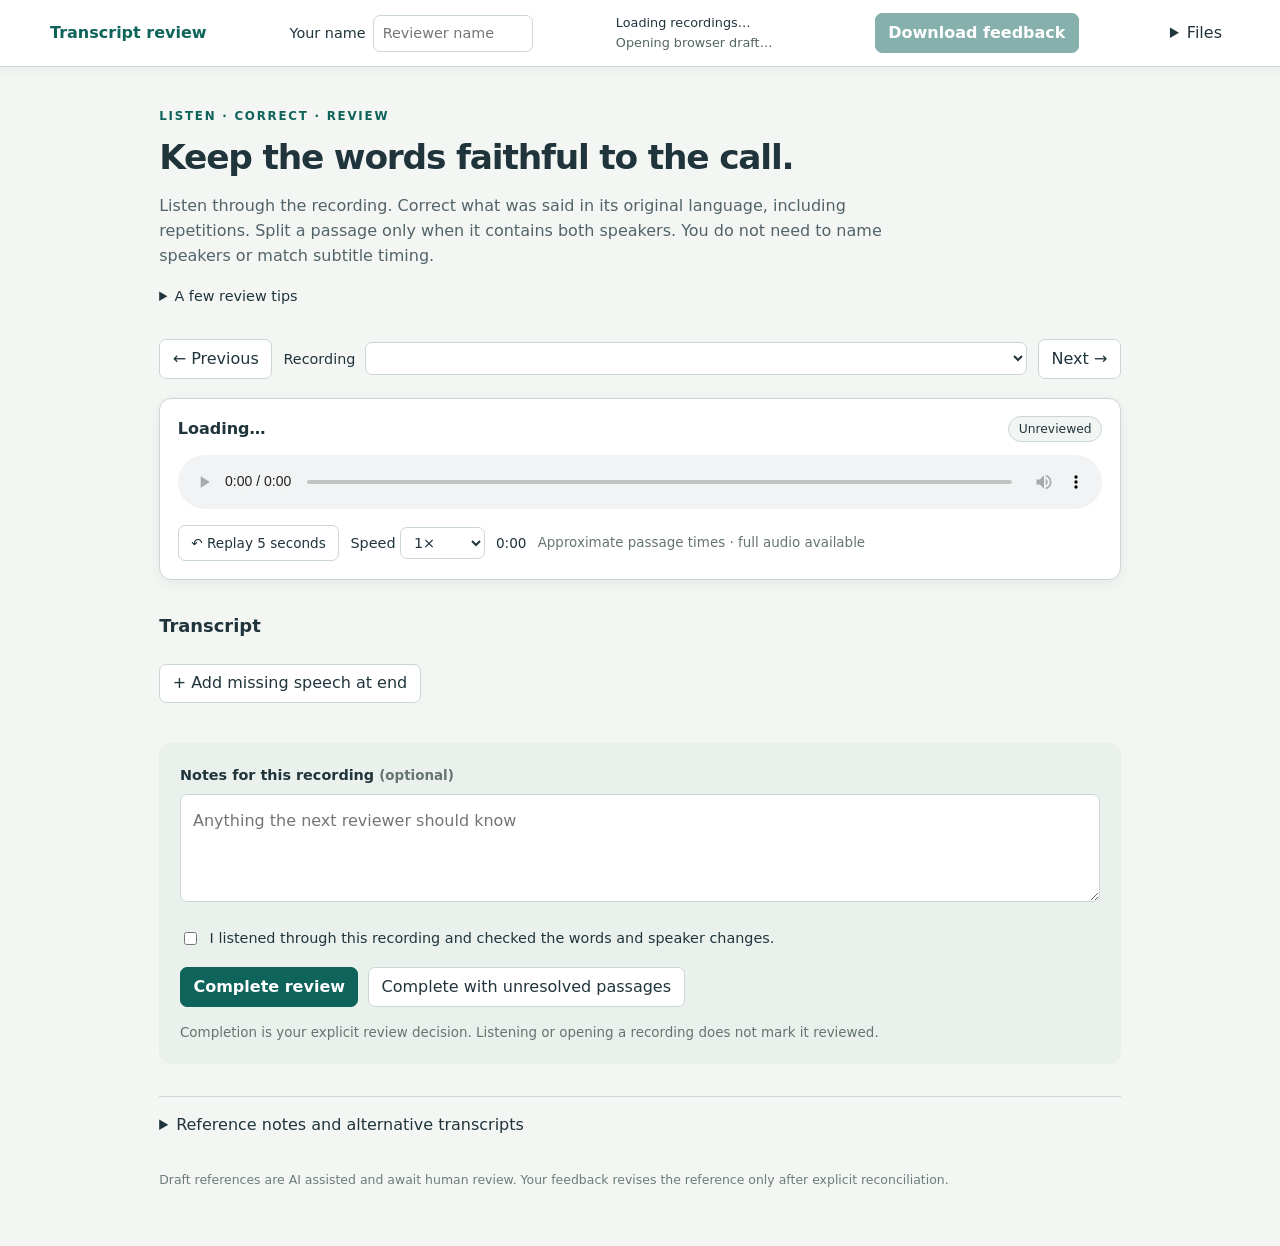
==== .agents/skills/review-transcriptions/assets/index.html @ 1fefeca7 "Add portable transcription reference review and evaluation Build a versioned, audio-grounded referen" ====
<!doctype html>
<html lang="en">
<head>
  <meta charset="utf-8">
  <meta name="viewport" content="width=device-width, initial-scale=1">
  <title>Transcript review</title>
  <link rel="stylesheet" href="review.css">
  <script defer src="data.js"></script>
  <script defer src="app.js"></script>
</head>
<body>
  <header class="review-header">
    <a class="brand" href="#main">Transcript review</a>
    <label class="reviewer">Your name <input id="reviewer" autocomplete="name" placeholder="Reviewer name"></label>
    <div class="save-info"><span id="progress">Loading recordings…</span><span id="save-status" role="status">Opening browser draft…</span></div>
    <button id="download" class="primary" disabled>Download feedback</button>
    <details id="files" class="files"><summary>Files</summary><div class="menu">
      <button id="resume">Resume from feedback file</button>
      <button id="separate">Keep as separate draft</button>
      <button id="saved-drafts">Open a saved browser draft</button>
    </div></details>
    <input id="file-input" type="file" accept=".html,.json" hidden>
  </header>
  <div id="message" role="alert" hidden></div>
  <div id="completion-message" role="status" hidden>Review completed. You can continue to the next recording or download your feedback.</div>
  <dialog id="draft-picker"><h2>Saved browser drafts</h2><p>Choose a draft for this reference revision.</p><select id="draft-choice" aria-label="Saved draft"></select><p><button id="open-draft" class="primary">Open draft</button> <button id="cancel-picker">Cancel</button></p></dialog>
  <main id="main">
    <section class="intro">
      <p class="eyebrow">LISTEN · CORRECT · REVIEW</p>
      <h1>Keep the words faithful to the call.</h1>
      <p>Listen through the recording. Correct what was said in its original language, including repetitions.
        Split a passage only when it contains both speakers. You do not need to name speakers or match subtitle timing.</p>
      <details><summary>A few review tips</summary><p>Play a passage with its time button to hear two seconds of context before it; playback continues normally.
        Mark uncertainty instead of guessing. To separate two speakers, put the text cursor where the voice changes and choose <strong>Split at cursor</strong>.
        Mark <strong>Speaker changes here</strong> if a change already falls between passages. Other passage breaks do not matter.
        Saving keeps a draft in this browser; download feedback to keep a portable copy.</p></details>
    </section>
    <section class="recording-bar" aria-label="Recording navigation">
      <button id="previous" aria-label="Previous recording">← Previous</button>
      <label>Recording <select id="recording"></select></label>
      <button id="next" aria-label="Next recording">Next →</button>
    </section>
    <section class="player" aria-label="Audio player">
      <div class="player-heading"><h2 id="call-title">Loading…</h2><span id="call-status" class="badge">Unreviewed</span></div>
      <audio id="audio" controls preload="metadata"></audio>
      <div class="playback-tools">
        <button id="replay">↶ Replay 5 seconds</button>
        <label>Speed <select id="speed"><option value="0.65">0.65×</option><option value="0.8">0.8×</option><option value="1" selected>1×</option><option value="1.25">1.25×</option></select></label>
        <span id="audio-position">0:00</span>
        <span class="muted">Approximate passage times · full audio available</span>
      </div>
    </section>
    <section class="transcript-section" aria-label="Editable transcript">
      <div class="section-heading"><h2>Transcript</h2><span id="passage-count"></span></div>
      <div id="passages"></div>
      <button id="add-end">+ Add missing speech at end</button>
    </section>
    <section class="completion" aria-label="Complete this recording">
      <label for="notes">Notes for this recording <span class="muted">(optional)</span></label>
      <textarea id="notes" rows="3" placeholder="Anything the next reviewer should know"></textarea>
      <label class="attestation"><input type="checkbox" id="listened"> I listened through this recording and checked the words and speaker changes.</label>
      <div class="completion-actions">
        <button id="complete" class="primary">Complete review</button>
        <button id="complete-unresolved">Complete with unresolved passages</button>
        <button id="reopen" hidden>Reopen review</button>
      </div>
      <p class="muted">Completion is your explicit review decision. Listening or opening a recording does not mark it reviewed.</p>
    </section>
    <details id="evidence" class="evidence"><summary>Reference notes and alternative transcripts</summary><div id="evidence-content"></div></details>
    <footer>Draft references are AI assisted and await human review. Your feedback revises the reference only after explicit reconciliation.</footer>
  </main>
</body>
</html>
---- .agents/skills/review-transcriptions/assets/review.css ----
:root{font-family:system-ui,-apple-system,BlinkMacSystemFont,"Segoe UI",sans-serif;color:#20343c;background:#f4f6f3;line-height:1.55;--header-height:94px;--accent:#0e635b;--border:#cbd7d3}
*{box-sizing:border-box}body{margin:0}button,input,textarea,select{font:inherit;color:inherit}button,summary,select{cursor:pointer}button,input,select,textarea{border:1px solid var(--border);border-radius:7px;background:#fff}button{padding:.48rem .78rem;line-height:1.4}button:hover{background:#edf5f1}button:disabled{opacity:.5;cursor:default}.primary{color:white;background:var(--accent);border-color:var(--accent);font-weight:600}.primary:hover{background:#084e48}input,select{padding:.4rem .55rem}textarea{width:100%;padding:.75rem;line-height:1.7;resize:vertical;min-height:4rem}label{font-size:.9rem}button:focus-visible,input:focus-visible,select:focus-visible,textarea:focus-visible,summary:focus-visible,a:focus-visible{outline:3px solid #d99836;outline-offset:3px}h1,h2,p{margin-top:0}h1{font-size:clamp(1.6rem,3vw,2.15rem);line-height:1.2;letter-spacing:-.035em;font-weight:650;margin-bottom:1rem}h2{font-size:1.12rem;font-weight:650;margin:0}a{color:var(--accent)}[hidden]{display:none!important}
.review-header{position:sticky;top:0;z-index:10;display:flex;flex-wrap:wrap;gap:.8rem;align-items:center;justify-content:space-between;padding:.8rem max(1rem,calc((100vw - 1180px)/2));background:#fff;border-bottom:1px solid var(--border);box-shadow:0 2px 10px #193c3910}.brand{font-weight:750;text-decoration:none;white-space:nowrap}.reviewer{display:flex;align-items:center;gap:.45rem}.reviewer input{width:10rem}.save-info{display:flex;flex-direction:column;min-width:11rem;font-size:.8rem}.save-info span:last-child{color:#53665e}.files{position:relative}.files summary{padding:.5rem;white-space:nowrap}.menu{position:absolute;right:0;min-width:240px;padding:.5rem;background:#fff;border:1px solid var(--border);box-shadow:0 6px 20px #193c3922;border-radius:8px;z-index:11}.menu button{display:block;width:100%;border:0;text-align:left;margin:.2rem 0}#message,#completion-message{max-width:1000px;margin:1rem auto;padding:.9rem 1rem;background:#fff1d6;border:1px solid #d8b775;border-radius:8px;overflow-wrap:anywhere}
main{max-width:1000px;margin:auto;padding:2.5rem 1.2rem}main>*{scroll-margin-top:calc(var(--header-height) + 1rem)}.intro{max-width:780px;margin-bottom:2rem}.eyebrow{color:var(--accent);font-weight:750;font-size:.74rem;letter-spacing:.15em;margin-bottom:.7rem}.intro>p:not(.eyebrow){color:#52636a}.intro details{font-size:.9rem}.intro details p{padding:.7rem 0;margin:0}.recording-bar{display:flex;gap:.7rem;align-items:center;margin:1.2rem 0}.recording-bar label{flex:1;min-width:0;display:flex;gap:.6rem;align-items:center}.recording-bar select{width:100%;min-width:0}.player{background:#fff;border:1px solid var(--border);border-radius:12px;padding:1.1rem;margin-bottom:2rem}.player-heading{display:flex;align-items:center;justify-content:space-between;gap:.6rem;margin-bottom:.8rem}#call-title{overflow-wrap:anywhere;font-size:1rem}.badge{flex-shrink:0;font-size:.77rem;border:1px solid var(--border);border-radius:99px;padding:.15rem .6rem;background:#f2f6f3}audio{width:100%}.playback-tools{display:flex;align-items:center;gap:.7rem;flex-wrap:wrap;margin-top:.5rem;font-size:.85rem}.playback-tools button{font-size:.85rem}.muted{color:#65746e;font-size:.84rem}.section-heading{display:flex;align-items:center;justify-content:space-between;margin-bottom:1rem}.section-heading>span{font-size:.83rem;color:#65746e}.passage{border:1px solid var(--border);background:#fff;border-radius:10px;padding:1rem;margin-bottom:1rem}.passage.active{border-color:var(--accent);box-shadow:inset 3px 0 var(--accent)}.passage.changed-speaker{border-top:3px solid #71a899}.passage-head{display:flex;gap:.7rem;align-items:center;margin-bottom:.65rem;flex-wrap:wrap}.play-passage{font-size:.83rem;color:var(--accent);font-variant-numeric:tabular-nums}.passage-head label{display:flex;align-items:center;gap:.4rem;font-size:.85rem}.passage-number{margin-left:auto;color:#6c7d77;font-size:.75rem}.passage textarea{border:1px solid #dce4e1;min-height:5rem}.passage-actions{display:flex;gap:.55rem;flex-wrap:wrap;align-items:center;margin-top:.55rem}.passage-actions button{font-size:.78rem;background:#f6f8f6;padding:.32rem .55rem}.passage-actions .danger{color:#8f3434}.passage details{font-size:.82rem;color:#52635d;margin-top:.65rem}.passage details label{display:block;margin-top:.6rem}.passage details input{max-width:8rem}.passage .uncertainty textarea{min-height:3rem;font-size:.87rem;background:#fffdf5}.uncertain-tag{font-size:.75rem;color:#805b12;background:#fff2d5;border-radius:4px;padding:.1rem .4rem}.completion{margin-top:2rem;padding:1.3rem;background:#eaf1ed;border-radius:12px}.completion>label{display:block;font-weight:600;margin-bottom:.45rem}.completion .attestation{display:flex;gap:.6rem;align-items:flex-start;margin:1.1rem 0;font-weight:400}.attestation input{margin-top:.3rem}.completion-actions{display:flex;gap:.6rem;flex-wrap:wrap}.completion>p{margin:1rem 0 0}.evidence{margin:2rem 0;border-top:1px solid var(--border);padding-top:1rem}.evidence details{margin:1rem 0}.evidence pre{font-size:.8rem;white-space:pre-wrap;overflow-wrap:anywhere;max-height:28rem;overflow:auto;background:#fff;padding:1rem;border:1px solid var(--border);border-radius:8px}footer{color:#6c7d77;font-size:.78rem;padding-bottom:1rem}#add-end{margin:.5rem 0}
@media(max-width:650px){.review-header{gap:.55rem;padding:.65rem}.brand{width:100%;font-size:.95rem}.reviewer{flex:1}.reviewer input{width:9rem}.save-info{order:5;width:100%;min-width:0;flex-direction:row;gap:.7rem;font-size:.74rem}.review-header #download{font-size:.85rem}.files{margin-left:auto}main{padding:1.6rem .75rem}.recording-bar{flex-wrap:wrap}.recording-bar label{order:-1;flex-basis:100%}.recording-bar>button{flex:1}.player-heading{align-items:flex-start;flex-direction:column}.passage{padding:.75rem}.menu{min-width:220px;max-width:calc(100vw - 1.3rem)}.completion{padding:1rem}.completion-actions button{width:100%}}
.player{position:sticky;top:calc(var(--header-height) + .3rem);z-index:4;box-shadow:0 3px 12px #193c3912}main :is(textarea,input,button,details,.passage){scroll-margin-top:calc(var(--header-height) + var(--player-height,0px) + 12px)}dialog{max-width:calc(100vw - 2rem);border:1px solid var(--border);border-radius:10px;padding:1.5rem}dialog select{max-width:100%}dialog::backdrop{background:#20343c66}@media(max-width:650px){.player-heading{display:none}.playback-tools .muted{display:none}.player{padding:.65rem}.playback-tools{gap:.4rem}}
.reviewer{min-width:0}.reviewer input{max-width:100%}@media(max-width:650px){.reviewer{flex-wrap:wrap}}
.player.inline-player{position:static}
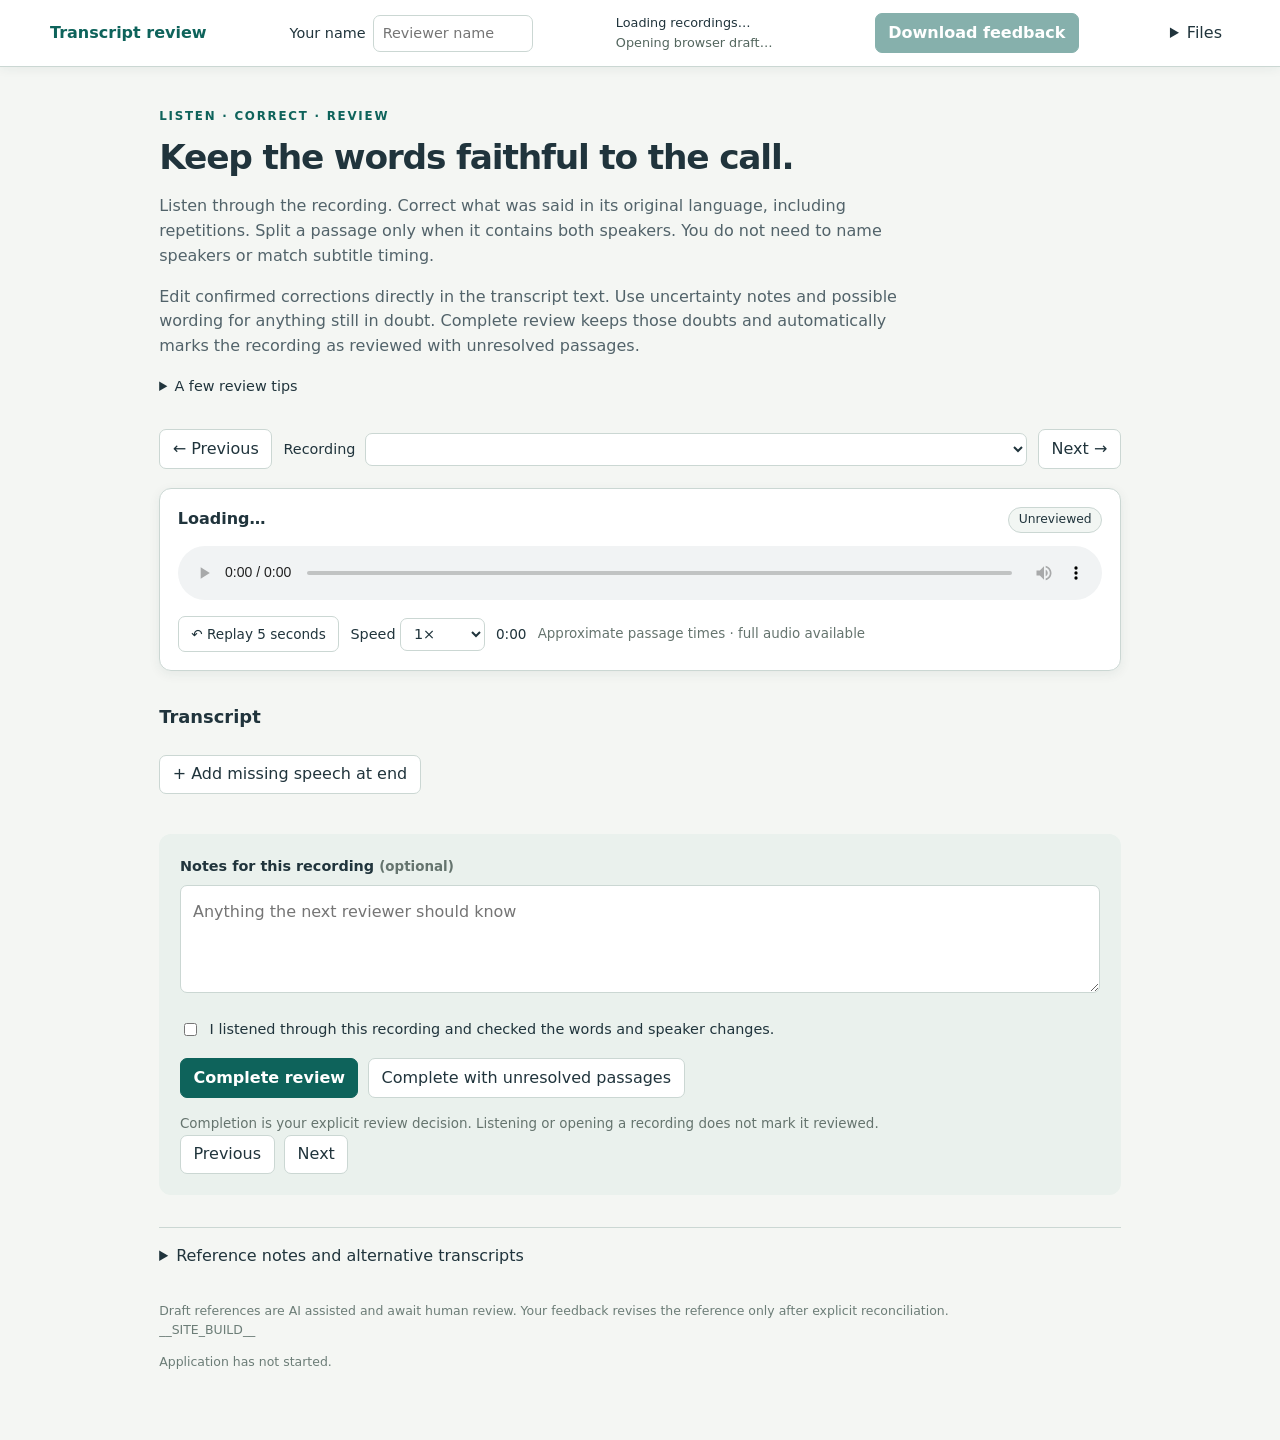
==== commit 4a6e7471: "Fix transcript review completion and prevent stale site assets Allow human uncertainty notes when co" ====
--- a/.agents/skills/review-transcriptions/assets/index.html
+++ b/.agents/skills/review-transcriptions/assets/index.html
@@ -30,6 +30,8 @@
       <h1>Keep the words faithful to the call.</h1>
       <p>Listen through the recording. Correct what was said in its original language, including repetitions.
         Split a passage only when it contains both speakers. You do not need to name speakers or match subtitle timing.</p>
+      <p>Edit confirmed corrections directly in the transcript text. Use uncertainty notes and possible wording for anything still in doubt.
+        Complete review keeps those doubts and automatically marks the recording as reviewed with unresolved passages.</p>
       <details><summary>A few review tips</summary><p>Play a passage with its time button to hear two seconds of context before it; playback continues normally.
         Mark uncertainty instead of guessing. To separate two speakers, put the text cursor where the voice changes and choose <strong>Split at cursor</strong>.
         Mark <strong>Speaker changes here</strong> if a change already falls between passages. Other passage breaks do not matter.
@@ -42,6 +44,7 @@
     </section>
     <section class="player" aria-label="Audio player">
       <div class="player-heading"><h2 id="call-title">Loading…</h2><span id="call-status" class="badge">Unreviewed</span></div>
+      <p id="review-attribution" class="muted"></p>
       <audio id="audio" controls preload="metadata"></audio>
       <div class="playback-tools">
         <button id="replay">↶ Replay 5 seconds</button>
@@ -65,9 +68,16 @@
         <button id="reopen" hidden>Reopen review</button>
       </div>
       <p class="muted">Completion is your explicit review decision. Listening or opening a recording does not mark it reviewed.</p>
+      <nav class="completion-actions" aria-label="Recording navigation after review">
+        <button id="previous-bottom">Previous</button>
+        <button id="next-bottom">Next</button>
+      </nav>
     </section>
     <details id="evidence" class="evidence"><summary>Reference notes and alternative transcripts</summary><div id="evidence-content"></div></details>
-    <footer>Draft references are AI assisted and await human review. Your feedback revises the reference only after explicit reconciliation.</footer>
+    <footer>Draft references are AI assisted and await human review. Your feedback revises the reference only after explicit reconciliation.
+      <p id="site-build">__SITE_BUILD__</p>
+      <p id="running-version">Application has not started.</p>
+    </footer>
   </main>
 </body>
 </html>
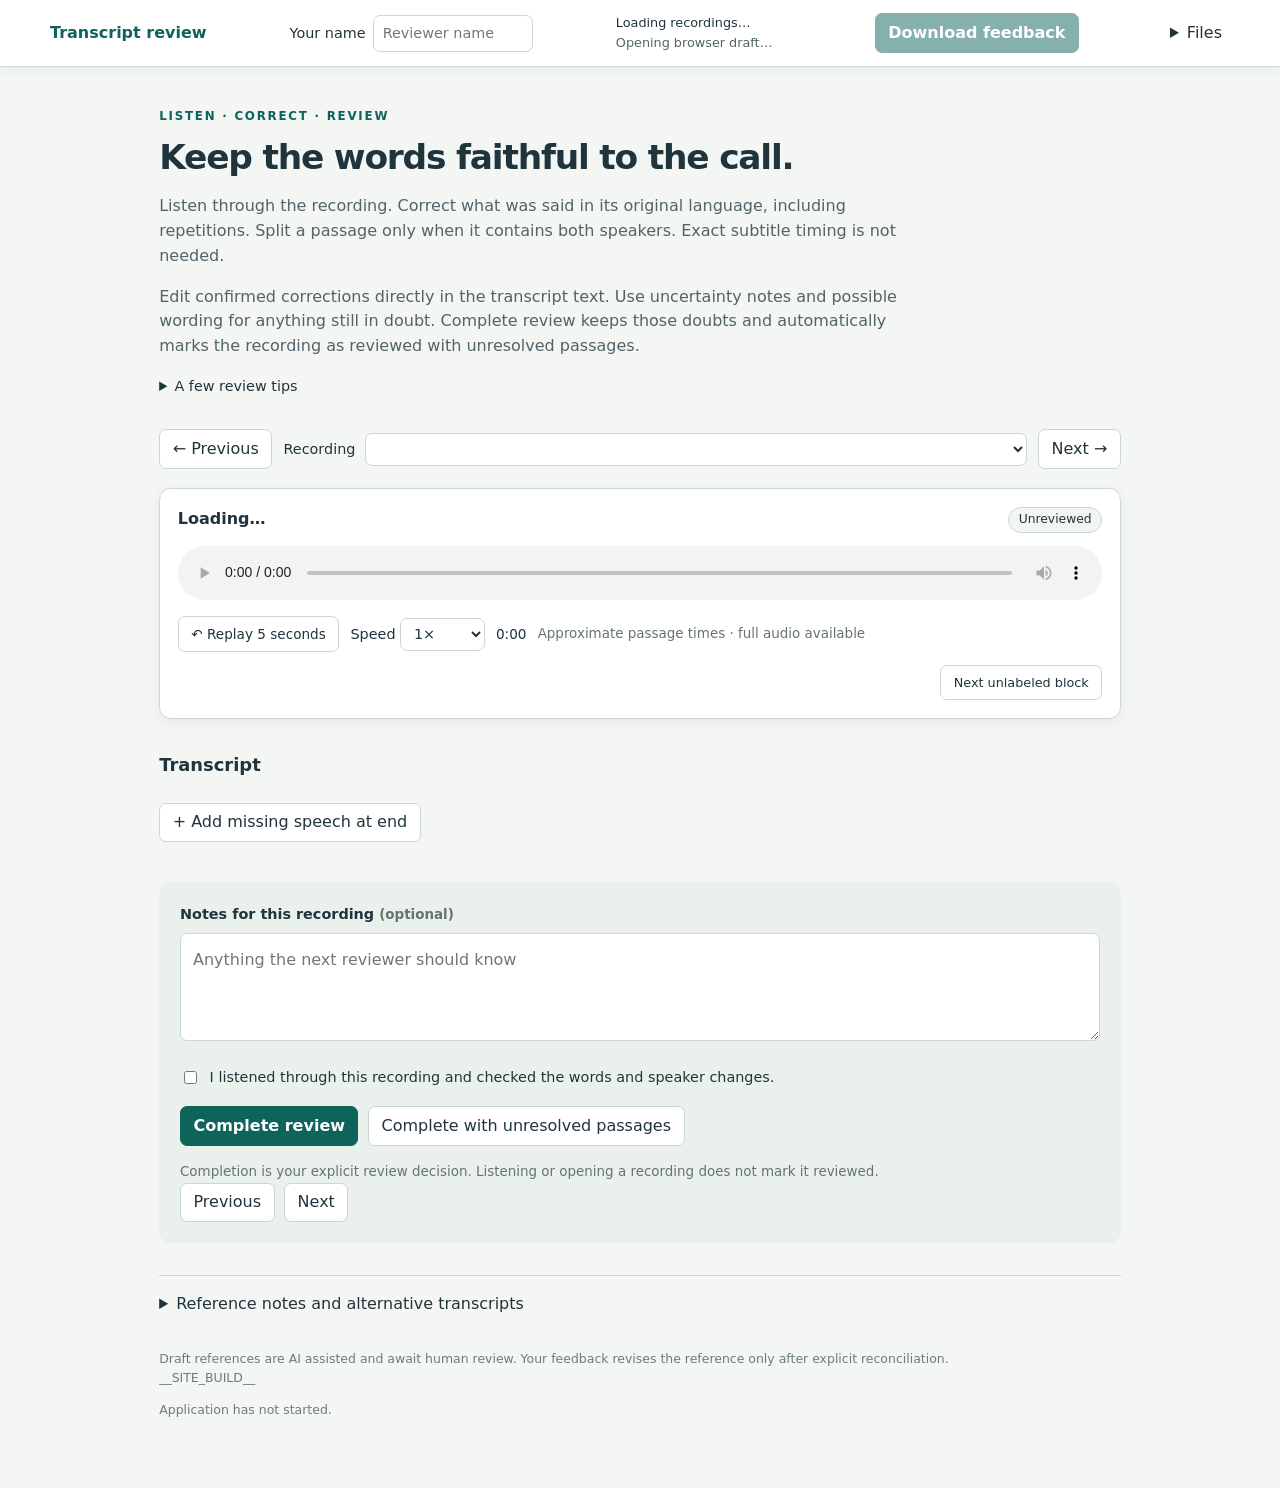
==== commit eea93e10: "Add reviewer-assigned roles and keyboard-driven transcript review Replace speaker-change checkboxes " ====
--- a/.agents/skills/review-transcriptions/assets/index.html
+++ b/.agents/skills/review-transcriptions/assets/index.html
@@ -29,12 +29,20 @@
       <p class="eyebrow">LISTEN · CORRECT · REVIEW</p>
       <h1>Keep the words faithful to the call.</h1>
       <p>Listen through the recording. Correct what was said in its original language, including repetitions.
-        Split a passage only when it contains both speakers. You do not need to name speakers or match subtitle timing.</p>
+        Split a passage only when it contains both speakers. Exact subtitle timing is not needed.</p>
       <p>Edit confirmed corrections directly in the transcript text. Use uncertainty notes and possible wording for anything still in doubt.
         Complete review keeps those doubts and automatically marks the recording as reviewed with unresolved passages.</p>
       <details><summary>A few review tips</summary><p>Play a passage with its time button to hear two seconds of context before it; playback continues normally.
+        Keyboard: Space plays/pauses; H/← rewinds 2 seconds; L/→ advances 2 seconds.
+        Shift+H/← or Shift+L/→ seeks 10 seconds. J/↓ and K/↑ highlight the next or previous block; S starts a role selection.
+        In selection mode, J/↓ and K/↑ adjust the range. O assigns Operator, C Caller, U Unsure, R removes labels, and X clears selection.
+        These role shortcuts finish selection and move to the next block. Enter toggles the “I listened” checkbox when focused.
+        Shortcuts work outside text fields; Escape leaves a text field.
         Mark uncertainty instead of guessing. To separate two speakers, put the text cursor where the voice changes and choose <strong>Split at cursor</strong>.
-        Mark <strong>Speaker changes here</strong> if a change already falls between passages. Other passage breaks do not matter.
+        Speaker changes follow your Operator/Caller assignments. Other passage breaks do not matter.
+        To label a speaking turn, select its first block, extend the selection through its last block, then choose Operator or Caller.
+        Operator is the answering-service side; Caller is the incoming side, including property staff who called.
+        Assign a role to every block before completing review. Use Unsure when you cannot identify the role.
         Saving keeps a draft in this browser; download feedback to keep a portable copy.</p></details>
     </section>
     <section class="recording-bar" aria-label="Recording navigation">
@@ -52,6 +60,7 @@
         <span id="audio-position">0:00</span>
         <span class="muted">Approximate passage times · full audio available</span>
       </div>
+      <div class="role-summary"><span id="role-progress"></span><button id="next-unlabeled">Next unlabeled block</button></div>
     </section>
     <section class="transcript-section" aria-label="Editable transcript">
       <div class="section-heading"><h2>Transcript</h2><span id="passage-count"></span></div>
@@ -79,5 +88,17 @@
       <p id="running-version">Application has not started.</p>
     </footer>
   </main>
+  <div id="role-tools-home" hidden>
+  <section class="role-tools" aria-label="Assign speaker roles">
+    <div id="role-selection" hidden>
+      <p id="range-description" role="status"></p>
+      <div class="role-actions">
+        <button id="assign-operator">Operator</button><button id="assign-caller">Caller</button>
+        <button id="assign-unsure">Unsure</button><button id="clear-roles">Remove labels</button>
+        <button id="clear-selection">Clear selection</button>
+      </div>
+    </div>
+  </section>
+  </div>
 </body>
 </html>
--- a/.agents/skills/review-transcriptions/assets/review.css
+++ b/.agents/skills/review-transcriptions/assets/review.css
@@ -1,8 +1,9 @@
 :root{font-family:system-ui,-apple-system,BlinkMacSystemFont,"Segoe UI",sans-serif;color:#20343c;background:#f4f6f3;line-height:1.55;--header-height:94px;--accent:#0e635b;--border:#cbd7d3}
 *{box-sizing:border-box}body{margin:0}button,input,textarea,select{font:inherit;color:inherit}button,summary,select{cursor:pointer}button,input,select,textarea{border:1px solid var(--border);border-radius:7px;background:#fff}button{padding:.48rem .78rem;line-height:1.4}button:hover{background:#edf5f1}button:disabled{opacity:.5;cursor:default}.primary{color:white;background:var(--accent);border-color:var(--accent);font-weight:600}.primary:hover{background:#084e48}input,select{padding:.4rem .55rem}textarea{width:100%;padding:.75rem;line-height:1.7;resize:vertical;min-height:4rem}label{font-size:.9rem}button:focus-visible,input:focus-visible,select:focus-visible,textarea:focus-visible,summary:focus-visible,a:focus-visible{outline:3px solid #d99836;outline-offset:3px}h1,h2,p{margin-top:0}h1{font-size:clamp(1.6rem,3vw,2.15rem);line-height:1.2;letter-spacing:-.035em;font-weight:650;margin-bottom:1rem}h2{font-size:1.12rem;font-weight:650;margin:0}a{color:var(--accent)}[hidden]{display:none!important}
 .review-header{position:sticky;top:0;z-index:10;display:flex;flex-wrap:wrap;gap:.8rem;align-items:center;justify-content:space-between;padding:.8rem max(1rem,calc((100vw - 1180px)/2));background:#fff;border-bottom:1px solid var(--border);box-shadow:0 2px 10px #193c3910}.brand{font-weight:750;text-decoration:none;white-space:nowrap}.reviewer{display:flex;align-items:center;gap:.45rem}.reviewer input{width:10rem}.save-info{display:flex;flex-direction:column;min-width:11rem;font-size:.8rem}.save-info span:last-child{color:#53665e}.files{position:relative}.files summary{padding:.5rem;white-space:nowrap}.menu{position:absolute;right:0;min-width:240px;padding:.5rem;background:#fff;border:1px solid var(--border);box-shadow:0 6px 20px #193c3922;border-radius:8px;z-index:11}.menu button{display:block;width:100%;border:0;text-align:left;margin:.2rem 0}#message,#completion-message{max-width:1000px;margin:1rem auto;padding:.9rem 1rem;background:#fff1d6;border:1px solid #d8b775;border-radius:8px;overflow-wrap:anywhere}
-main{max-width:1000px;margin:auto;padding:2.5rem 1.2rem}main>*{scroll-margin-top:calc(var(--header-height) + 1rem)}.intro{max-width:780px;margin-bottom:2rem}.eyebrow{color:var(--accent);font-weight:750;font-size:.74rem;letter-spacing:.15em;margin-bottom:.7rem}.intro>p:not(.eyebrow){color:#52636a}.intro details{font-size:.9rem}.intro details p{padding:.7rem 0;margin:0}.recording-bar{display:flex;gap:.7rem;align-items:center;margin:1.2rem 0}.recording-bar label{flex:1;min-width:0;display:flex;gap:.6rem;align-items:center}.recording-bar select{width:100%;min-width:0}.player{background:#fff;border:1px solid var(--border);border-radius:12px;padding:1.1rem;margin-bottom:2rem}.player-heading{display:flex;align-items:center;justify-content:space-between;gap:.6rem;margin-bottom:.8rem}#call-title{overflow-wrap:anywhere;font-size:1rem}.badge{flex-shrink:0;font-size:.77rem;border:1px solid var(--border);border-radius:99px;padding:.15rem .6rem;background:#f2f6f3}audio{width:100%}.playback-tools{display:flex;align-items:center;gap:.7rem;flex-wrap:wrap;margin-top:.5rem;font-size:.85rem}.playback-tools button{font-size:.85rem}.muted{color:#65746e;font-size:.84rem}.section-heading{display:flex;align-items:center;justify-content:space-between;margin-bottom:1rem}.section-heading>span{font-size:.83rem;color:#65746e}.passage{border:1px solid var(--border);background:#fff;border-radius:10px;padding:1rem;margin-bottom:1rem}.passage.active{border-color:var(--accent);box-shadow:inset 3px 0 var(--accent)}.passage.changed-speaker{border-top:3px solid #71a899}.passage-head{display:flex;gap:.7rem;align-items:center;margin-bottom:.65rem;flex-wrap:wrap}.play-passage{font-size:.83rem;color:var(--accent);font-variant-numeric:tabular-nums}.passage-head label{display:flex;align-items:center;gap:.4rem;font-size:.85rem}.passage-number{margin-left:auto;color:#6c7d77;font-size:.75rem}.passage textarea{border:1px solid #dce4e1;min-height:5rem}.passage-actions{display:flex;gap:.55rem;flex-wrap:wrap;align-items:center;margin-top:.55rem}.passage-actions button{font-size:.78rem;background:#f6f8f6;padding:.32rem .55rem}.passage-actions .danger{color:#8f3434}.passage details{font-size:.82rem;color:#52635d;margin-top:.65rem}.passage details label{display:block;margin-top:.6rem}.passage details input{max-width:8rem}.passage .uncertainty textarea{min-height:3rem;font-size:.87rem;background:#fffdf5}.uncertain-tag{font-size:.75rem;color:#805b12;background:#fff2d5;border-radius:4px;padding:.1rem .4rem}.completion{margin-top:2rem;padding:1.3rem;background:#eaf1ed;border-radius:12px}.completion>label{display:block;font-weight:600;margin-bottom:.45rem}.completion .attestation{display:flex;gap:.6rem;align-items:flex-start;margin:1.1rem 0;font-weight:400}.attestation input{margin-top:.3rem}.completion-actions{display:flex;gap:.6rem;flex-wrap:wrap}.completion>p{margin:1rem 0 0}.evidence{margin:2rem 0;border-top:1px solid var(--border);padding-top:1rem}.evidence details{margin:1rem 0}.evidence pre{font-size:.8rem;white-space:pre-wrap;overflow-wrap:anywhere;max-height:28rem;overflow:auto;background:#fff;padding:1rem;border:1px solid var(--border);border-radius:8px}footer{color:#6c7d77;font-size:.78rem;padding-bottom:1rem}#add-end{margin:.5rem 0}
+main{max-width:1000px;margin:auto;padding:2.5rem 1.2rem}main>*{scroll-margin-top:calc(var(--header-height) + 1rem)}.intro{max-width:780px;margin-bottom:2rem}.eyebrow{color:var(--accent);font-weight:750;font-size:.74rem;letter-spacing:.15em;margin-bottom:.7rem}.intro>p:not(.eyebrow){color:#52636a}.intro details{font-size:.9rem}.intro details p{padding:.7rem 0;margin:0}.recording-bar{display:flex;gap:.7rem;align-items:center;margin:1.2rem 0}.recording-bar label{flex:1;min-width:0;display:flex;gap:.6rem;align-items:center}.recording-bar select{width:100%;min-width:0}.player{background:#fff;border:1px solid var(--border);border-radius:12px;padding:1.1rem;margin-bottom:2rem}.player-heading{display:flex;align-items:center;justify-content:space-between;gap:.6rem;margin-bottom:.8rem}#call-title{overflow-wrap:anywhere;font-size:1rem}.badge{flex-shrink:0;font-size:.77rem;border:1px solid var(--border);border-radius:99px;padding:.15rem .6rem;background:#f2f6f3}audio{width:100%}.playback-tools{display:flex;align-items:center;gap:.7rem;flex-wrap:wrap;margin-top:.5rem;font-size:.85rem}.playback-tools button{font-size:.85rem}.muted{color:#65746e;font-size:.84rem}.section-heading{display:flex;align-items:center;justify-content:space-between;margin-bottom:1rem}.section-heading>span{font-size:.83rem;color:#65746e}.passage{border:1px solid var(--border);background:#fff;border-radius:10px;padding:1rem;margin-bottom:1rem}.passage.keyboard-highlighted{border-color:#8051b0;box-shadow:inset 3px 0 #8051b0}.passage.changed-speaker{border-top:3px solid #71a899}.passage-head{display:flex;gap:.7rem;align-items:center;margin-bottom:.65rem;flex-wrap:wrap}.play-passage{font-size:.83rem;color:var(--accent);font-variant-numeric:tabular-nums}.passage-head label{display:flex;align-items:center;gap:.4rem;font-size:.85rem}.passage-number{margin-left:auto;color:#6c7d77;font-size:.75rem}.passage textarea{border:1px solid #dce4e1;min-height:5rem}.passage-actions{display:flex;gap:.55rem;flex-wrap:wrap;align-items:center;margin-top:.55rem}.passage-actions button{font-size:.78rem;background:#f6f8f6;padding:.32rem .55rem}.passage-actions .danger{color:#8f3434}.passage details{font-size:.82rem;color:#52635d;margin-top:.65rem}.passage details label{display:block;margin-top:.6rem}.passage details input{max-width:8rem}.passage .uncertainty textarea{min-height:3rem;font-size:.87rem;background:#fffdf5}.uncertain-tag{font-size:.75rem;color:#805b12;background:#fff2d5;border-radius:4px;padding:.1rem .4rem}.completion{margin-top:2rem;padding:1.3rem;background:#eaf1ed;border-radius:12px}.completion>label{display:block;font-weight:600;margin-bottom:.45rem}.completion .attestation{display:flex;gap:.6rem;align-items:flex-start;margin:1.1rem 0;font-weight:400}.attestation input{margin-top:.3rem}.completion-actions{display:flex;gap:.6rem;flex-wrap:wrap}.completion>p{margin:1rem 0 0}.evidence{margin:2rem 0;border-top:1px solid var(--border);padding-top:1rem}.evidence details{margin:1rem 0}.evidence pre{font-size:.8rem;white-space:pre-wrap;overflow-wrap:anywhere;max-height:28rem;overflow:auto;background:#fff;padding:1rem;border:1px solid var(--border);border-radius:8px}footer{color:#6c7d77;font-size:.78rem;padding-bottom:1rem}#add-end{margin:.5rem 0}
 @media(max-width:650px){.review-header{gap:.55rem;padding:.65rem}.brand{width:100%;font-size:.95rem}.reviewer{flex:1}.reviewer input{width:9rem}.save-info{order:5;width:100%;min-width:0;flex-direction:row;gap:.7rem;font-size:.74rem}.review-header #download{font-size:.85rem}.files{margin-left:auto}main{padding:1.6rem .75rem}.recording-bar{flex-wrap:wrap}.recording-bar label{order:-1;flex-basis:100%}.recording-bar>button{flex:1}.player-heading{align-items:flex-start;flex-direction:column}.passage{padding:.75rem}.menu{min-width:220px;max-width:calc(100vw - 1.3rem)}.completion{padding:1rem}.completion-actions button{width:100%}}
 .player{position:sticky;top:calc(var(--header-height) + .3rem);z-index:4;box-shadow:0 3px 12px #193c3912}main :is(textarea,input,button,details,.passage){scroll-margin-top:calc(var(--header-height) + var(--player-height,0px) + 12px)}dialog{max-width:calc(100vw - 2rem);border:1px solid var(--border);border-radius:10px;padding:1.5rem}dialog select{max-width:100%}dialog::backdrop{background:#20343c66}@media(max-width:650px){.player-heading{display:none}.playback-tools .muted{display:none}.player{padding:.65rem}.playback-tools{gap:.4rem}}
 .reviewer{min-width:0}.reviewer input{max-width:100%}@media(max-width:650px){.reviewer{flex-wrap:wrap}}
 .player.inline-player{position:static}
+.role-summary{display:flex;align-items:center;justify-content:space-between;gap:.6rem;flex-wrap:wrap;margin-top:.8rem;font-size:.8rem}.role-summary button{font-size:.8rem}.role-tools{display:none;background:#fff;border:1px solid var(--border);border-radius:7px;padding:.7rem;margin:0 0 .75rem;scroll-margin-top:calc(var(--header-height) + var(--player-height,0px) + 12px)}.role-tools:has(>div:not([hidden])){display:block}.role-tools p{margin:0 0 .5rem;font-size:.9rem}.role-actions{display:flex;flex-wrap:wrap;gap:.5rem}.role-tools button{font-size:.85rem}.role-actions #assign-operator{border-color:#186786;background:#eaf4fb}.role-actions #assign-caller{border-color:#895b22;background:#fff4df}.role-badge{border-radius:5px;padding:.1rem .45rem;background:#eef0ee;font-size:.8rem}.role-operator{border-left:4px solid #186786}.role-operator .role-badge{background:#eaf4fb;color:#155573}.role-caller{border-left:4px solid #895b22}.role-caller .role-badge{background:#fff4df;color:#714513}.passage.role-continuation{margin-top:-.7rem;border-top-left-radius:0;border-top-right-radius:0}.passage.range-selected{outline:3px solid #2864af;outline-offset:2px;background:#f4f8ff}.select-block{margin-left:auto;font-size:.8rem}.select-block[aria-pressed=true]{background:#2864af;color:white}.extend-range{font-size:.75rem}
